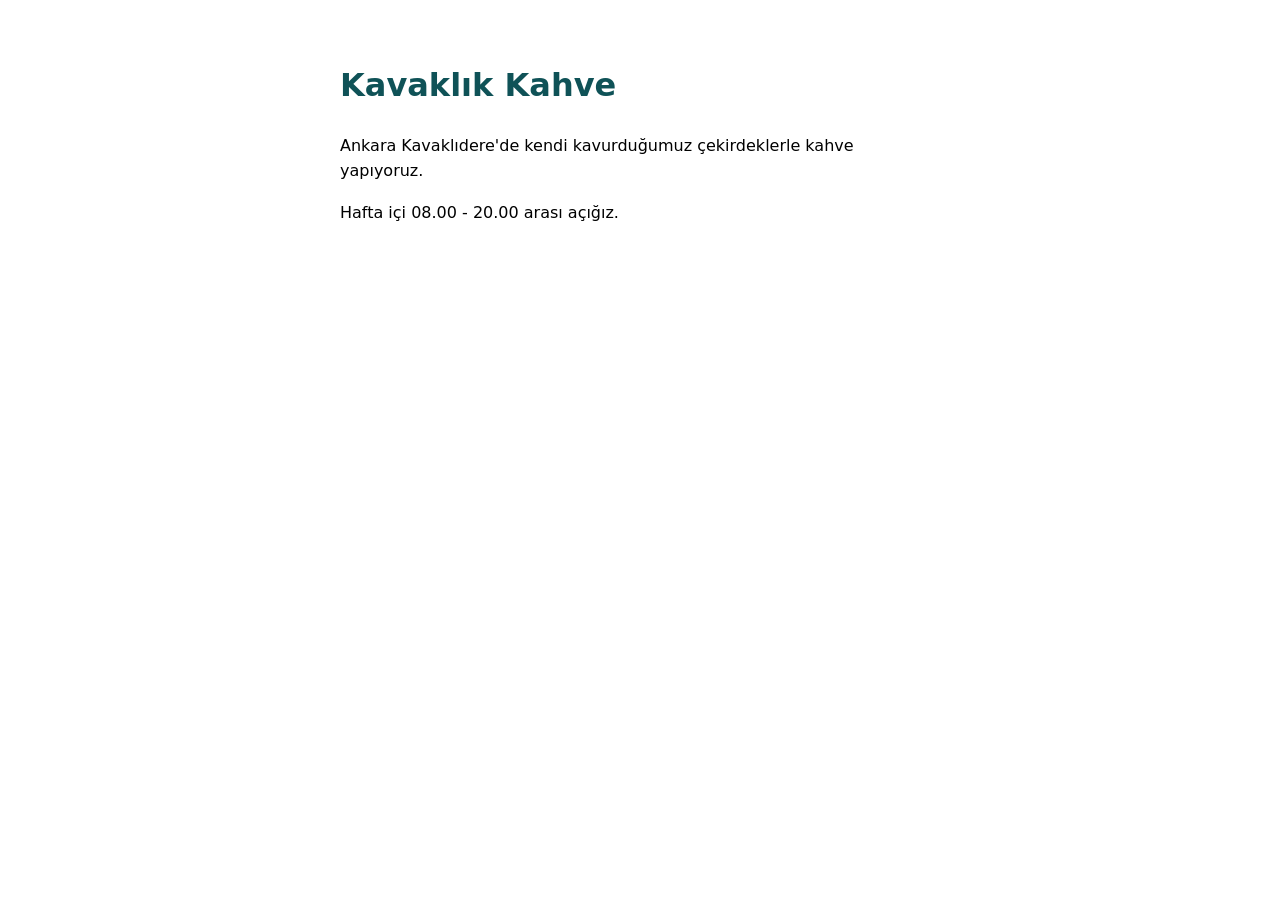
==== index.html @ 612da21d "Add files via upload" ====
<!DOCTYPE html>
<html lang="tr">
<head>
  <meta charset="UTF-8">
  <title>Kavaklık Kahve</title>
  <style>
    body {
      font-family: system-ui, sans-serif;
      max-width: 600px;
      margin: 60px auto;
      padding: 0 20px;
      line-height: 1.6;
    }
    h1 { color: #0f5257; }
  </style>
</head>
<body>

  <h1>Kavaklık Kahve</h1>
  <p>Ankara Kavaklıdere'de kendi kavurduğumuz çekirdeklerle kahve yapıyoruz.</p>
  <p>Hafta içi 08.00 - 20.00 arası açığız.</p>

</body>
</html>
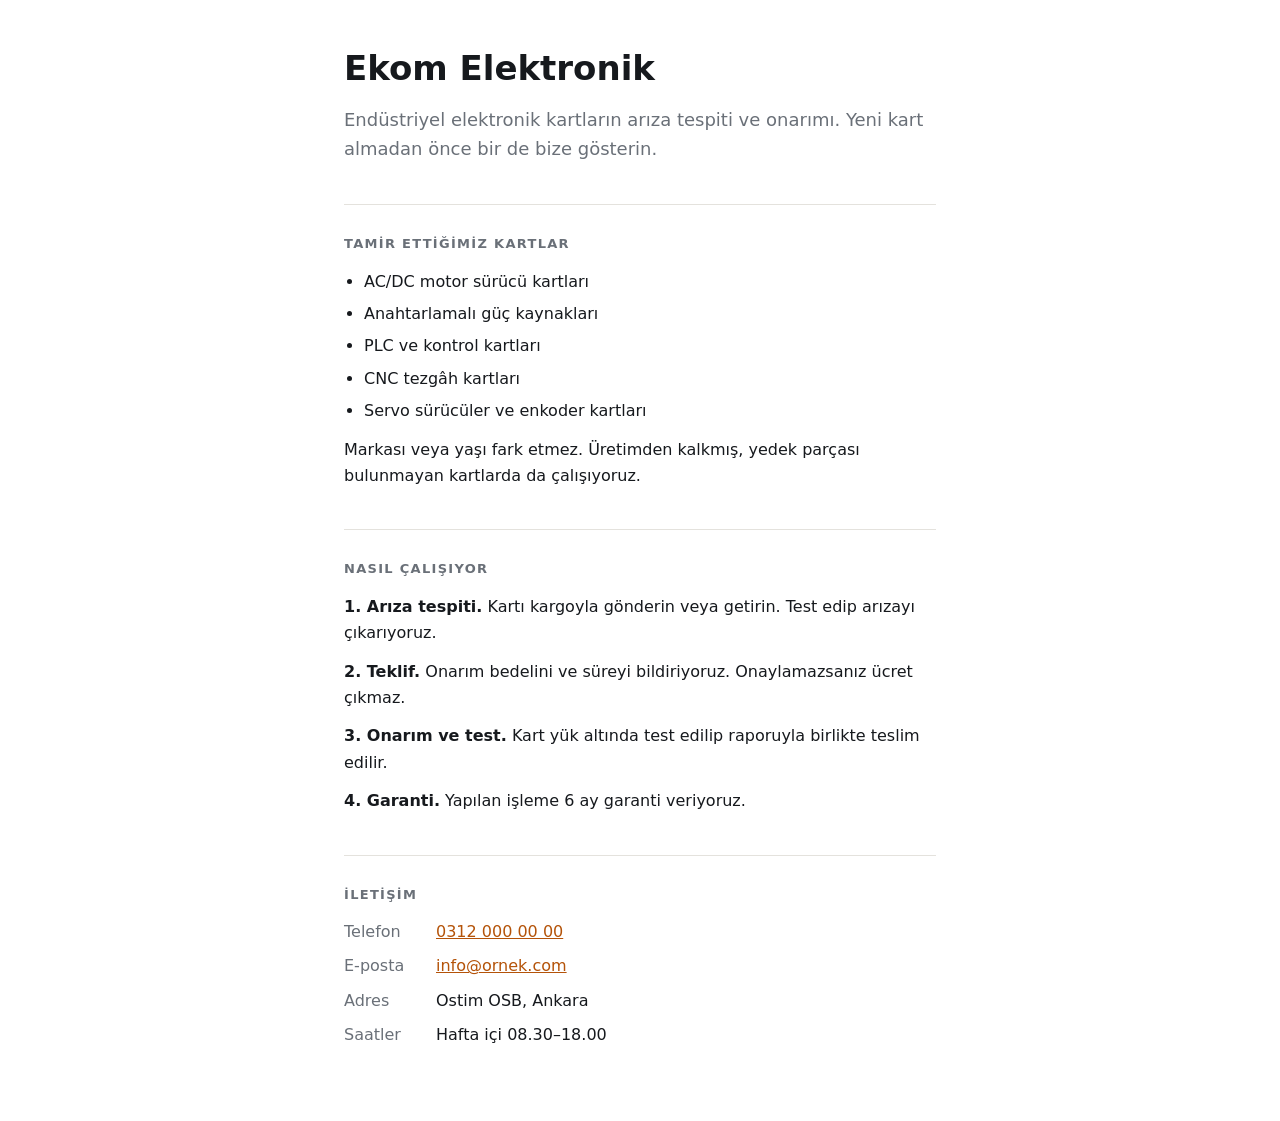
==== commit fb3d8126: "Add files via upload" ====
--- a/index.html
+++ b/index.html
@@ -2,23 +2,102 @@
 <html lang="tr">
 <head>
   <meta charset="UTF-8">
-  <title>Kavaklık Kahve</title>
+  <meta name="viewport" content="width=device-width, initial-scale=1.0">
+  <title>Ekom — Endüstriyel Elektronik Kart Tamiri</title>
+  <meta name="description" content="Sürücü kartları, güç kaynakları ve kontrol kartlarının arıza tespiti ve onarımı. Test raporlu teslim, 6 ay garanti.">
   <style>
+    :root {
+      --murekkep: #16191d;
+      --soluk:   #6a7078;
+      --vurgu:   #b45309;
+      --cizgi:   #e4e2dd;
+    }
+
+    * { margin: 0; padding: 0; box-sizing: border-box; }
+
     body {
       font-family: system-ui, sans-serif;
-      max-width: 600px;
-      margin: 60px auto;
-      padding: 0 20px;
-      line-height: 1.6;
+      color: var(--murekkep);
+      line-height: 1.65;
+      max-width: 640px;
+      margin: 0 auto;
+      padding: 48px 24px 64px;
     }
-    h1 { color: #0f5257; }
+
+    h1 {
+      font-size: 34px;
+      line-height: 1.2;
+      margin-bottom: 16px;
+    }
+
+    .ozet {
+      font-size: 18px;
+      color: var(--soluk);
+      margin-bottom: 36px;
+    }
+
+    h2 {
+      font-size: 13px;
+      text-transform: uppercase;
+      letter-spacing: 0.1em;
+      color: var(--soluk);
+      margin: 40px 0 14px;
+      padding-top: 28px;
+      border-top: 1px solid var(--cizgi);
+    }
+
+    p { margin-bottom: 12px; }
+
+    ul {
+      margin: 0 0 12px 20px;   /* soldaki 20px madde işaretleri için boşluk */
+    }
+
+    li { margin-bottom: 6px; }
+
+    a { color: var(--vurgu); }
+
+    .satir { display: flex; gap: 12px; margin-bottom: 8px; }
+    .etiket { color: var(--soluk); min-width: 80px; }
   </style>
 </head>
 <body>
 
-  <h1>Kavaklık Kahve</h1>
-  <p>Ankara Kavaklıdere'de kendi kavurduğumuz çekirdeklerle kahve yapıyoruz.</p>
-  <p>Hafta içi 08.00 - 20.00 arası açığız.</p>
+  <h1>Ekom Elektronik</h1>
+  <p class="ozet">Endüstriyel elektronik kartların arıza tespiti ve onarımı. Yeni kart almadan önce bir de bize gösterin.</p>
+
+  <h2>Tamir ettiğimiz kartlar</h2>
+  <ul>
+    <li>AC/DC motor sürücü kartları</li>
+    <li>Anahtarlamalı güç kaynakları</li>
+    <li>PLC ve kontrol kartları</li>
+    <li>CNC tezgâh kartları</li>
+    <li>Servo sürücüler ve enkoder kartları</li>
+  </ul>
+  <p>Markası veya yaşı fark etmez. Üretimden kalkmış, yedek parçası bulunmayan kartlarda da çalışıyoruz.</p>
+
+  <h2>Nasıl çalışıyor</h2>
+  <p><strong>1. Arıza tespiti.</strong> Kartı kargoyla gönderin veya getirin. Test edip arızayı çıkarıyoruz.</p>
+  <p><strong>2. Teklif.</strong> Onarım bedelini ve süreyi bildiriyoruz. Onaylamazsanız ücret çıkmaz.</p>
+  <p><strong>3. Onarım ve test.</strong> Kart yük altında test edilip raporuyla birlikte teslim edilir.</p>
+  <p><strong>4. Garanti.</strong> Yapılan işleme 6 ay garanti veriyoruz.</p>
+
+  <h2>İletişim</h2>
+  <div class="satir">
+    <span class="etiket">Telefon</span>
+    <span><a href="tel:+903120000000">0312 000 00 00</a></span>
+  </div>
+  <div class="satir">
+    <span class="etiket">E-posta</span>
+    <span><a href="mailto:info@ornek.com">info@ornek.com</a></span>
+  </div>
+  <div class="satir">
+    <span class="etiket">Adres</span>
+    <span>Ostim OSB, Ankara</span>
+  </div>
+  <div class="satir">
+    <span class="etiket">Saatler</span>
+    <span>Hafta içi 08.30–18.00</span>
+  </div>
 
 </body>
 </html>
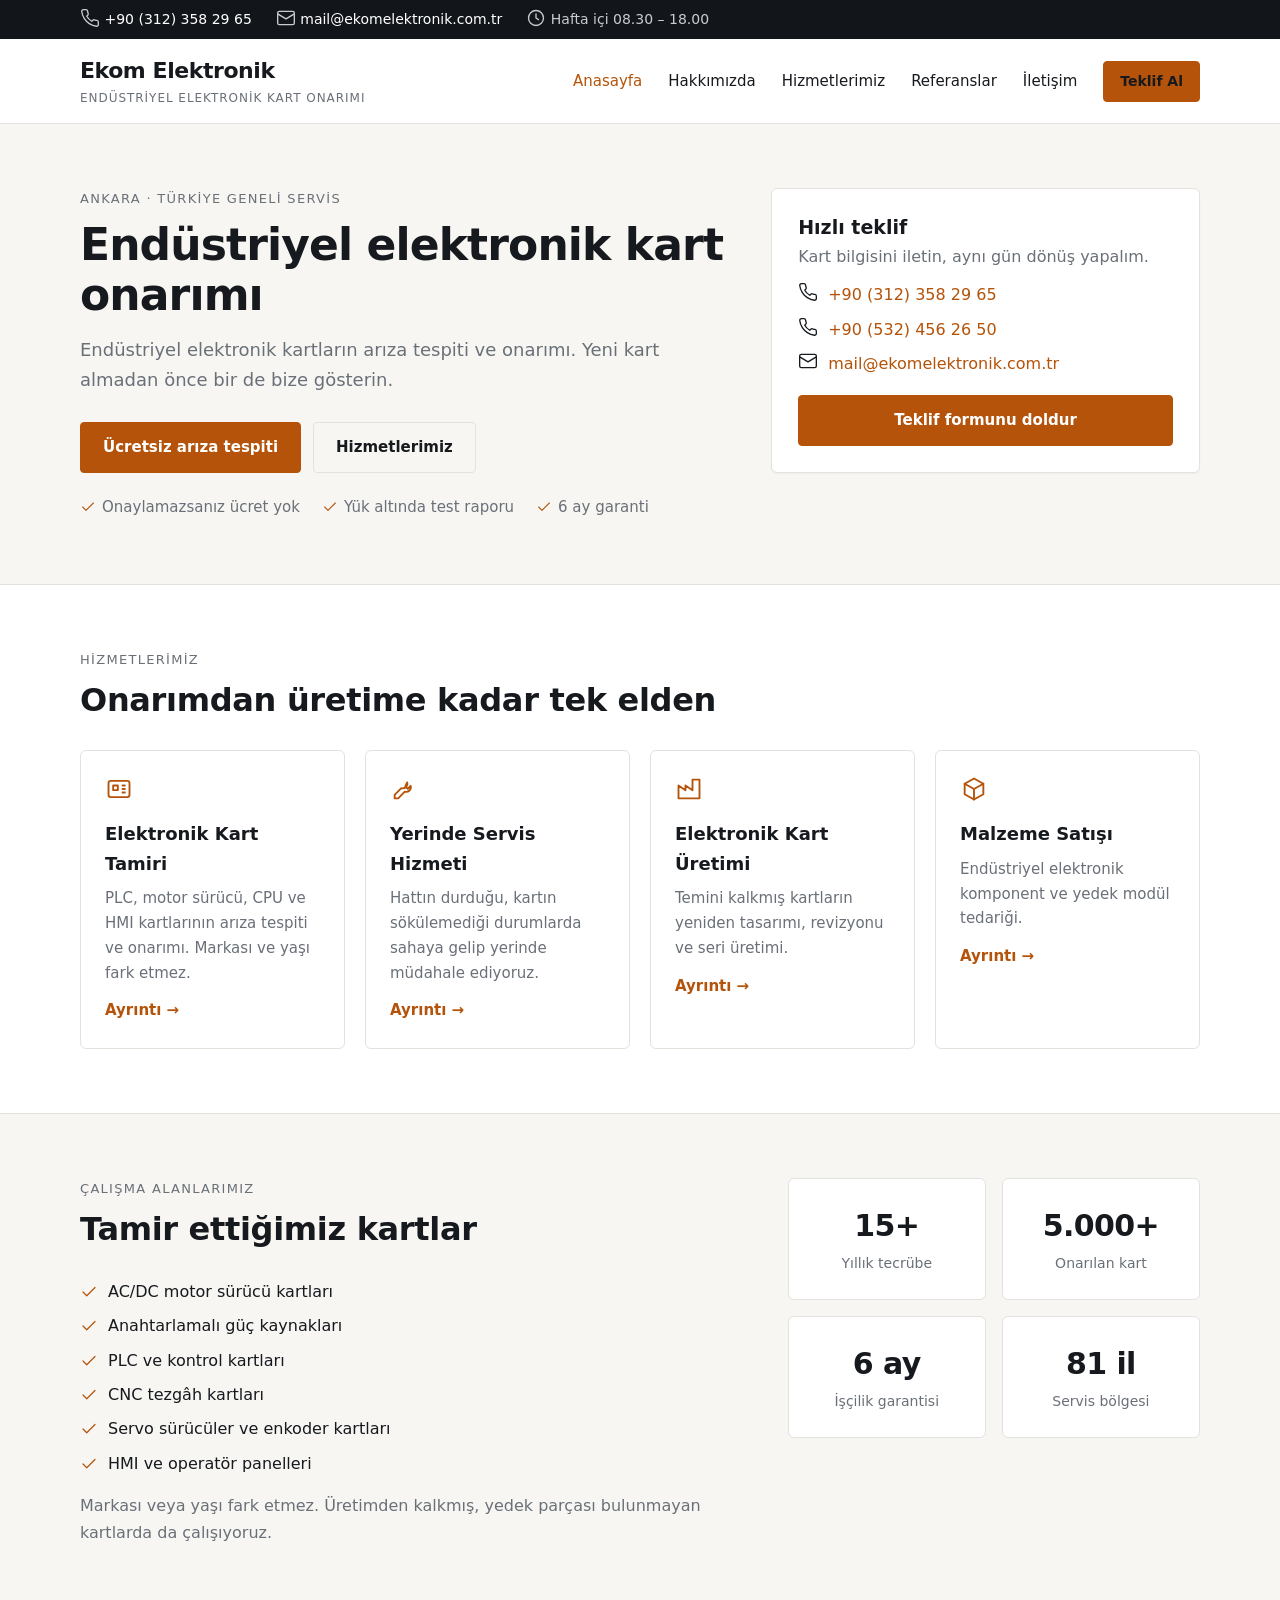
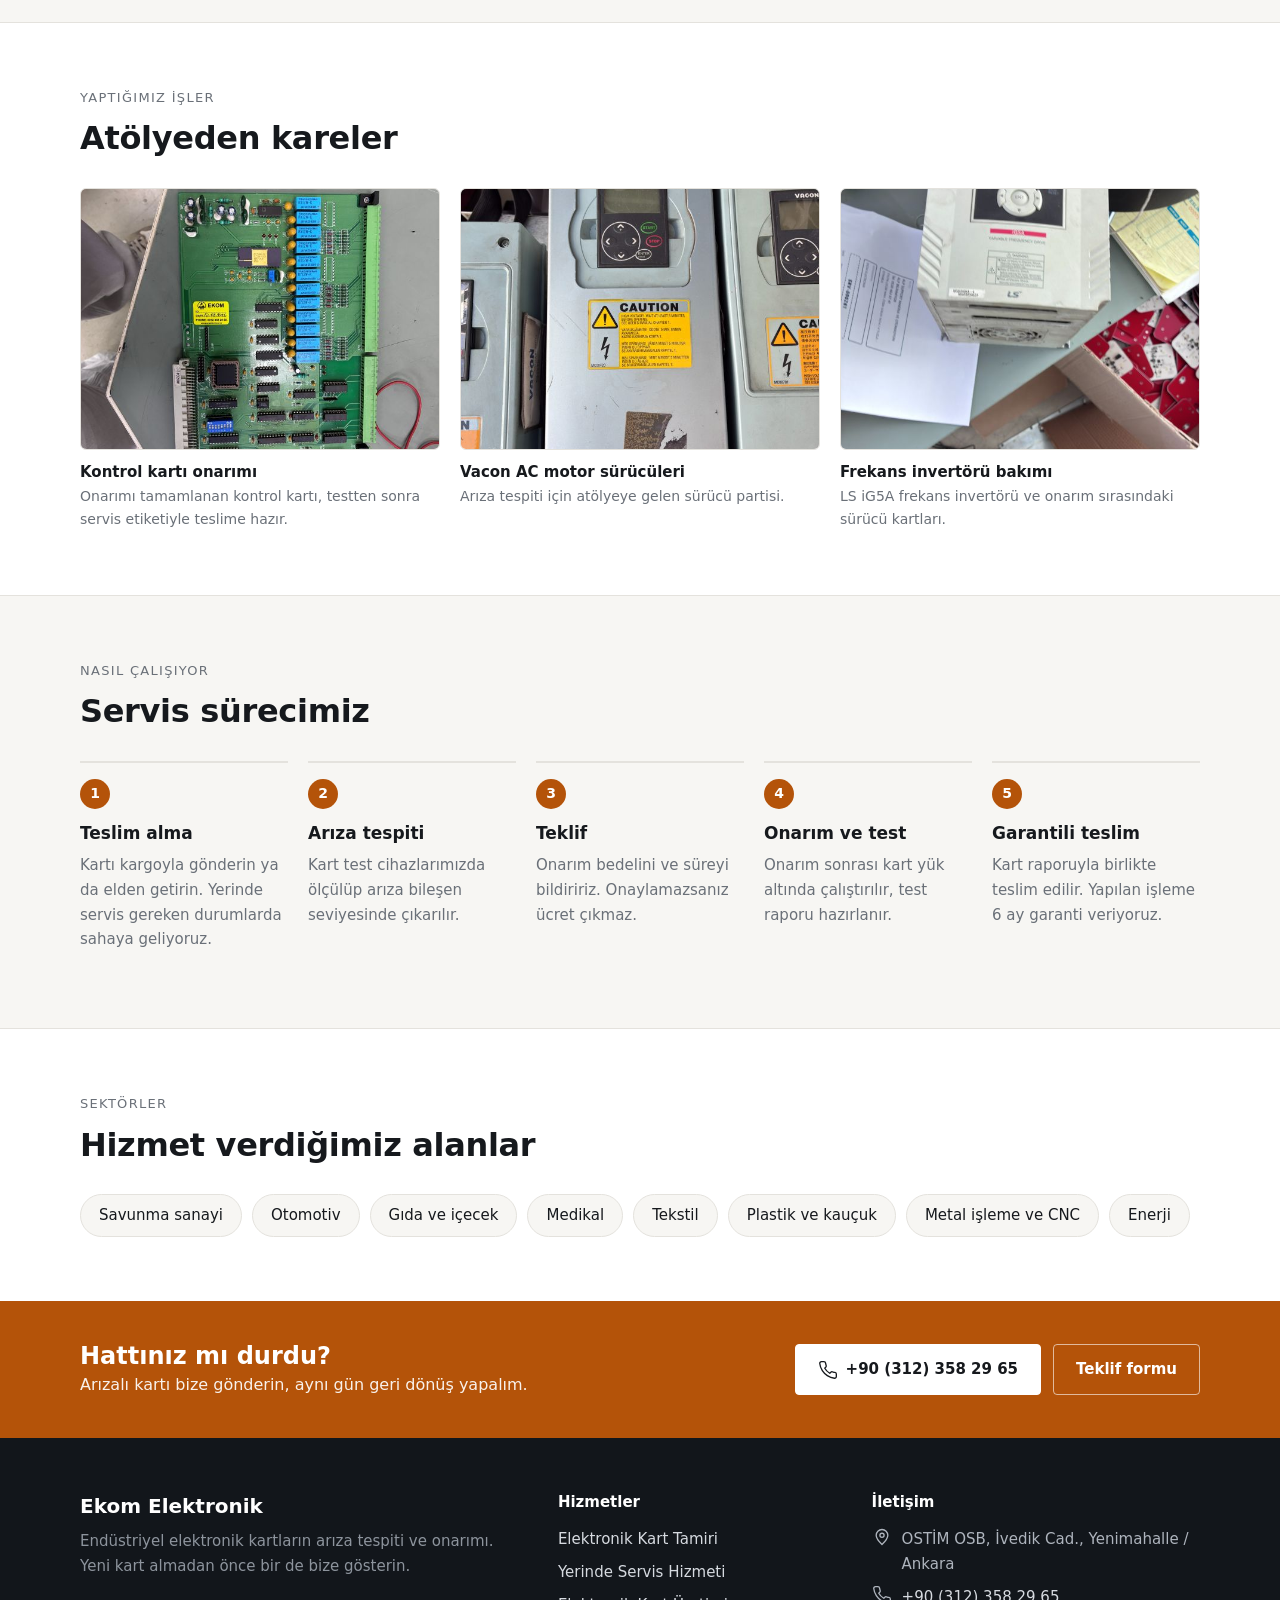
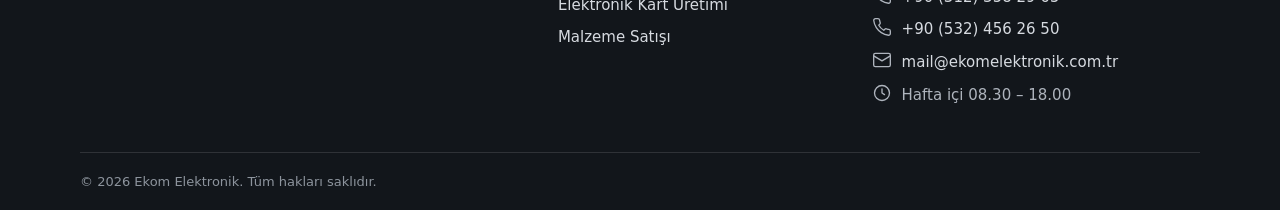
==== commit f10e5776: "Add files via upload" ====
--- a/index.html
+++ b/index.html
@@ -1,103 +1,313 @@
-<!DOCTYPE html>
-<html lang="tr">
-<head>
-  <meta charset="UTF-8">
-  <meta name="viewport" content="width=device-width, initial-scale=1.0">
-  <title>Ekom — Endüstriyel Elektronik Kart Tamiri</title>
-  <meta name="description" content="Sürücü kartları, güç kaynakları ve kontrol kartlarının arıza tespiti ve onarımı. Test raporlu teslim, 6 ay garanti.">
-  <style>
-    :root {
-      --murekkep: #16191d;
-      --soluk:   #6a7078;
-      --vurgu:   #b45309;
-      --cizgi:   #e4e2dd;
-    }
-
-    * { margin: 0; padding: 0; box-sizing: border-box; }
-
-    body {
-      font-family: system-ui, sans-serif;
-      color: var(--murekkep);
-      line-height: 1.65;
-      max-width: 640px;
-      margin: 0 auto;
-      padding: 48px 24px 64px;
-    }
-
-    h1 {
-      font-size: 34px;
-      line-height: 1.2;
-      margin-bottom: 16px;
-    }
-
-    .ozet {
-      font-size: 18px;
-      color: var(--soluk);
-      margin-bottom: 36px;
-    }
-
-    h2 {
-      font-size: 13px;
-      text-transform: uppercase;
-      letter-spacing: 0.1em;
-      color: var(--soluk);
-      margin: 40px 0 14px;
-      padding-top: 28px;
-      border-top: 1px solid var(--cizgi);
-    }
-
-    p { margin-bottom: 12px; }
-
-    ul {
-      margin: 0 0 12px 20px;   /* soldaki 20px madde işaretleri için boşluk */
-    }
-
-    li { margin-bottom: 6px; }
-
-    a { color: var(--vurgu); }
-
-    .satir { display: flex; gap: 12px; margin-bottom: 8px; }
-    .etiket { color: var(--soluk); min-width: 80px; }
-  </style>
-</head>
-<body>
-
-  <h1>Ekom Elektronik</h1>
-  <p class="ozet">Endüstriyel elektronik kartların arıza tespiti ve onarımı. Yeni kart almadan önce bir de bize gösterin.</p>
-
-  <h2>Tamir ettiğimiz kartlar</h2>
-  <ul>
-    <li>AC/DC motor sürücü kartları</li>
-    <li>Anahtarlamalı güç kaynakları</li>
-    <li>PLC ve kontrol kartları</li>
-    <li>CNC tezgâh kartları</li>
-    <li>Servo sürücüler ve enkoder kartları</li>
-  </ul>
-  <p>Markası veya yaşı fark etmez. Üretimden kalkmış, yedek parçası bulunmayan kartlarda da çalışıyoruz.</p>
-
-  <h2>Nasıl çalışıyor</h2>
-  <p><strong>1. Arıza tespiti.</strong> Kartı kargoyla gönderin veya getirin. Test edip arızayı çıkarıyoruz.</p>
-  <p><strong>2. Teklif.</strong> Onarım bedelini ve süreyi bildiriyoruz. Onaylamazsanız ücret çıkmaz.</p>
-  <p><strong>3. Onarım ve test.</strong> Kart yük altında test edilip raporuyla birlikte teslim edilir.</p>
-  <p><strong>4. Garanti.</strong> Yapılan işleme 6 ay garanti veriyoruz.</p>
-
-  <h2>İletişim</h2>
-  <div class="satir">
-    <span class="etiket">Telefon</span>
-    <span><a href="tel:+903120000000">0312 000 00 00</a></span>
-  </div>
-  <div class="satir">
-    <span class="etiket">E-posta</span>
-    <span><a href="mailto:info@ornek.com">info@ornek.com</a></span>
-  </div>
-  <div class="satir">
-    <span class="etiket">Adres</span>
-    <span>Ostim OSB, Ankara</span>
-  </div>
-  <div class="satir">
-    <span class="etiket">Saatler</span>
-    <span>Hafta içi 08.30–18.00</span>
-  </div>
-
-</body>
-</html>+<!DOCTYPE html>
+<html lang="tr">
+<head>
+  <meta charset="UTF-8">
+  <meta name="viewport" content="width=device-width, initial-scale=1.0">
+  <title>Ekom Elektronik — Endüstriyel Elektronik Kart Onarımı</title>
+  <meta name="description" content="Sürücü kartları, güç kaynakları ve kontrol kartlarının arıza tespiti ve onarımı. Test raporlu teslim, 6 ay garanti.">
+  <link rel="stylesheet" href="assets/css/stil.css">
+</head>
+<body>
+
+<a class="atla" href="#icerik">İçeriğe geç</a>
+
+<div class="ust-serit">
+  <div class="kap">
+    <span><svg class="ikon" viewBox="0 0 24 24" fill="none" stroke="currentColor" stroke-width="1.6" stroke-linecap="round" stroke-linejoin="round" aria-hidden="true"><path d="M22 16.9v3a2 2 0 0 1-2.2 2 19.8 19.8 0 0 1-8.6-3.1 19.5 19.5 0 0 1-6-6A19.8 19.8 0 0 1 2.1 4.2 2 2 0 0 1 4.1 2h3a2 2 0 0 1 2 1.7c.1 1 .4 1.9.7 2.8a2 2 0 0 1-.5 2.1L8.1 9.9a16 16 0 0 0 6 6l1.3-1.3a2 2 0 0 1 2.1-.4c.9.3 1.8.6 2.8.7a2 2 0 0 1 1.7 2z"/></svg> <a href="tel:+903123582965">+90 (312) 358 29 65</a></span>
+    <span class="gizle-mobil"><svg class="ikon" viewBox="0 0 24 24" fill="none" stroke="currentColor" stroke-width="1.6" stroke-linecap="round" stroke-linejoin="round" aria-hidden="true"><rect x="2" y="4" width="20" height="16" rx="2"/><path d="M2 7l10 6 10-6"/></svg> <a href="mailto:mail@ekomelektronik.com.tr">mail@ekomelektronik.com.tr</a></span>
+    <span class="gizle-mobil"><svg class="ikon" viewBox="0 0 24 24" fill="none" stroke="currentColor" stroke-width="1.6" stroke-linecap="round" stroke-linejoin="round" aria-hidden="true"><circle cx="12" cy="12" r="9"/><path d="M12 7v5l3 2"/></svg> Hafta içi 08.30 – 18.00</span>
+  </div>
+</div>
+
+<header class="baslik">
+  <div class="kap baslik-ic">
+    <a class="logo" href="index.html">
+      <span class="logo-isim">Ekom Elektronik</span>
+      <span class="logo-alt">Endüstriyel Elektronik Kart Onarımı</span>
+    </a>
+
+    <button class="menu-dugme" aria-expanded="false" aria-controls="ana-menu">
+      <span></span><span></span><span></span>
+      <span class="gizli-metin">Menü</span>
+    </button>
+
+    <nav id="ana-menu" class="menu" aria-label="Ana menü">
+      <ul>
+                  <li>
+            <a href="index.html" class="aktif" aria-current="page">
+              Anasayfa            </a>
+          </li>
+                  <li>
+            <a href="hakkimizda.html">
+              Hakkımızda            </a>
+          </li>
+                  <li>
+            <a href="hizmetlerimiz.html">
+              Hizmetlerimiz            </a>
+          </li>
+                  <li>
+            <a href="referanslar.html">
+              Referanslar            </a>
+          </li>
+                  <li>
+            <a href="iletisim.html">
+              İletişim            </a>
+          </li>
+                <li><a class="dugme kucuk" href="iletisim.html#teklif">Teklif Al</a></li>
+      </ul>
+    </nav>
+  </div>
+</header>
+
+<main id="icerik">
+
+<section class="vitrin">
+  <div class="kap vitrin-ic">
+    <div>
+      <p class="ust-etiket">Ankara · Türkiye geneli servis</p>
+      <h1>Endüstriyel elektronik kart onarımı</h1>
+      <p class="ozet">Endüstriyel elektronik kartların arıza tespiti ve onarımı. Yeni kart almadan önce bir de bize gösterin.</p>
+      <div class="dugme-grup">
+        <a class="dugme" href="iletisim.html#teklif">Ücretsiz arıza tespiti</a>
+        <a class="dugme bos" href="hizmetlerimiz.html">Hizmetlerimiz</a>
+      </div>
+      <ul class="rozetler">
+        <li><svg class="ikon" viewBox="0 0 24 24" fill="none" stroke="currentColor" stroke-width="1.6" stroke-linecap="round" stroke-linejoin="round" aria-hidden="true"><path d="M20 6L9 17l-5-5"/></svg> Onaylamazsanız ücret yok</li>
+        <li><svg class="ikon" viewBox="0 0 24 24" fill="none" stroke="currentColor" stroke-width="1.6" stroke-linecap="round" stroke-linejoin="round" aria-hidden="true"><path d="M20 6L9 17l-5-5"/></svg> Yük altında test raporu</li>
+        <li><svg class="ikon" viewBox="0 0 24 24" fill="none" stroke="currentColor" stroke-width="1.6" stroke-linecap="round" stroke-linejoin="round" aria-hidden="true"><path d="M20 6L9 17l-5-5"/></svg> 6 ay garanti</li>
+      </ul>
+    </div>
+
+    <div class="vitrin-kutu">
+      <h2>Hızlı teklif</h2>
+      <p class="soluk">Kart bilgisini iletin, aynı gün dönüş yapalım.</p>
+      <ul class="duz-liste iri">
+        <li><svg class="ikon" viewBox="0 0 24 24" fill="none" stroke="currentColor" stroke-width="1.6" stroke-linecap="round" stroke-linejoin="round" aria-hidden="true"><path d="M22 16.9v3a2 2 0 0 1-2.2 2 19.8 19.8 0 0 1-8.6-3.1 19.5 19.5 0 0 1-6-6A19.8 19.8 0 0 1 2.1 4.2 2 2 0 0 1 4.1 2h3a2 2 0 0 1 2 1.7c.1 1 .4 1.9.7 2.8a2 2 0 0 1-.5 2.1L8.1 9.9a16 16 0 0 0 6 6l1.3-1.3a2 2 0 0 1 2.1-.4c.9.3 1.8.6 2.8.7a2 2 0 0 1 1.7 2z"/></svg> <a href="tel:+903123582965">+90 (312) 358 29 65</a></li>
+        <li><svg class="ikon" viewBox="0 0 24 24" fill="none" stroke="currentColor" stroke-width="1.6" stroke-linecap="round" stroke-linejoin="round" aria-hidden="true"><path d="M22 16.9v3a2 2 0 0 1-2.2 2 19.8 19.8 0 0 1-8.6-3.1 19.5 19.5 0 0 1-6-6A19.8 19.8 0 0 1 2.1 4.2 2 2 0 0 1 4.1 2h3a2 2 0 0 1 2 1.7c.1 1 .4 1.9.7 2.8a2 2 0 0 1-.5 2.1L8.1 9.9a16 16 0 0 0 6 6l1.3-1.3a2 2 0 0 1 2.1-.4c.9.3 1.8.6 2.8.7a2 2 0 0 1 1.7 2z"/></svg> <a href="tel:+905324562650">+90 (532) 456 26 50</a></li>
+        <li><svg class="ikon" viewBox="0 0 24 24" fill="none" stroke="currentColor" stroke-width="1.6" stroke-linecap="round" stroke-linejoin="round" aria-hidden="true"><rect x="2" y="4" width="20" height="16" rx="2"/><path d="M2 7l10 6 10-6"/></svg> <a href="mailto:mail@ekomelektronik.com.tr">mail@ekomelektronik.com.tr</a></li>
+      </ul>
+      <a class="dugme tam" href="iletisim.html#teklif">Teklif formunu doldur</a>
+    </div>
+  </div>
+</section>
+
+<section class="bolum">
+  <div class="kap">
+    <p class="ust-etiket">Hizmetlerimiz</p>
+    <h2 class="bolum-baslik">Onarımdan üretime kadar tek elden</h2>
+
+    <div class="izgara dort">
+              <article class="kart">
+          <svg class="ikon" viewBox="0 0 24 24" fill="none" stroke="currentColor" stroke-width="1.6" stroke-linecap="round" stroke-linejoin="round" aria-hidden="true"><rect x="3" y="5" width="18" height="14" rx="2"/><path d="M7 9h4v4H7z"/><path d="M15 9h2M15 12h2M15 15h2"/></svg>          <h3>Elektronik Kart Tamiri</h3>
+          <p>PLC, motor sürücü, CPU ve HMI kartlarının arıza tespiti ve onarımı. Markası ve yaşı fark etmez.</p>
+          <a class="bag" href="hizmet-elektronik-kart-tamiri.html">Ayrıntı →</a>
+        </article>
+              <article class="kart">
+          <svg class="ikon" viewBox="0 0 24 24" fill="none" stroke="currentColor" stroke-width="1.6" stroke-linecap="round" stroke-linejoin="round" aria-hidden="true"><path d="M14.7 6.3a4 4 0 0 1-5 5L4 17v3h3l5.7-5.7a4 4 0 0 0 5-5l-2.5 2.5-2.1-2.1z"/></svg>          <h3>Yerinde Servis Hizmeti</h3>
+          <p>Hattın durduğu, kartın sökülemediği durumlarda sahaya gelip yerinde müdahale ediyoruz.</p>
+          <a class="bag" href="hizmet-yerinde-servis.html">Ayrıntı →</a>
+        </article>
+              <article class="kart">
+          <svg class="ikon" viewBox="0 0 24 24" fill="none" stroke="currentColor" stroke-width="1.6" stroke-linecap="round" stroke-linejoin="round" aria-hidden="true"><path d="M3 20V9l6 4V9l6 4V4h6v16z"/></svg>          <h3>Elektronik Kart Üretimi</h3>
+          <p>Temini kalkmış kartların yeniden tasarımı, revizyonu ve seri üretimi.</p>
+          <a class="bag" href="hizmet-kart-uretimi.html">Ayrıntı →</a>
+        </article>
+              <article class="kart">
+          <svg class="ikon" viewBox="0 0 24 24" fill="none" stroke="currentColor" stroke-width="1.6" stroke-linecap="round" stroke-linejoin="round" aria-hidden="true"><path d="M12 3l8 4.5v9L12 21l-8-4.5v-9z"/><path d="M4 7.5l8 4.5 8-4.5M12 12v9"/></svg>          <h3>Malzeme Satışı</h3>
+          <p>Endüstriyel elektronik komponent ve yedek modül tedariği.</p>
+          <a class="bag" href="hizmet-malzeme-satisi.html">Ayrıntı →</a>
+        </article>
+          </div>
+  </div>
+</section>
+
+<section class="bolum acik">
+  <div class="kap iki-sutun">
+    <div>
+      <p class="ust-etiket">Çalışma alanlarımız</p>
+      <h2 class="bolum-baslik">Tamir ettiğimiz kartlar</h2>
+      <ul class="isaretli">
+                  <li><svg class="ikon" viewBox="0 0 24 24" fill="none" stroke="currentColor" stroke-width="1.6" stroke-linecap="round" stroke-linejoin="round" aria-hidden="true"><path d="M20 6L9 17l-5-5"/></svg> AC/DC motor sürücü kartları</li>
+                  <li><svg class="ikon" viewBox="0 0 24 24" fill="none" stroke="currentColor" stroke-width="1.6" stroke-linecap="round" stroke-linejoin="round" aria-hidden="true"><path d="M20 6L9 17l-5-5"/></svg> Anahtarlamalı güç kaynakları</li>
+                  <li><svg class="ikon" viewBox="0 0 24 24" fill="none" stroke="currentColor" stroke-width="1.6" stroke-linecap="round" stroke-linejoin="round" aria-hidden="true"><path d="M20 6L9 17l-5-5"/></svg> PLC ve kontrol kartları</li>
+                  <li><svg class="ikon" viewBox="0 0 24 24" fill="none" stroke="currentColor" stroke-width="1.6" stroke-linecap="round" stroke-linejoin="round" aria-hidden="true"><path d="M20 6L9 17l-5-5"/></svg> CNC tezgâh kartları</li>
+                  <li><svg class="ikon" viewBox="0 0 24 24" fill="none" stroke="currentColor" stroke-width="1.6" stroke-linecap="round" stroke-linejoin="round" aria-hidden="true"><path d="M20 6L9 17l-5-5"/></svg> Servo sürücüler ve enkoder kartları</li>
+                  <li><svg class="ikon" viewBox="0 0 24 24" fill="none" stroke="currentColor" stroke-width="1.6" stroke-linecap="round" stroke-linejoin="round" aria-hidden="true"><path d="M20 6L9 17l-5-5"/></svg> HMI ve operatör panelleri</li>
+              </ul>
+      <p class="soluk">
+        Markası veya yaşı fark etmez. Üretimden kalkmış, yedek parçası bulunmayan
+        kartlarda da çalışıyoruz.
+      </p>
+    </div>
+
+    <div class="rakam-izgara">
+              <div class="rakam">
+          <strong>15+</strong>
+          <span>Yıllık tecrübe</span>
+        </div>
+              <div class="rakam">
+          <strong>5.000+</strong>
+          <span>Onarılan kart</span>
+        </div>
+              <div class="rakam">
+          <strong>6 ay</strong>
+          <span>İşçilik garantisi</span>
+        </div>
+              <div class="rakam">
+          <strong>81 il</strong>
+          <span>Servis bölgesi</span>
+        </div>
+          </div>
+  </div>
+</section>
+
+<section class="bolum">
+  <div class="kap">
+    <p class="ust-etiket">Yaptığımız işler</p>
+    <h2 class="bolum-baslik">Atölyeden kareler</h2>
+
+    <div class="galeri">
+              <figure class="galeri-oge">
+          <button type="button" class="galeri-dugme"
+                  data-buyuk="assets/img/is-1.jpg"
+                  data-baslik="Kontrol kartı onarımı">
+            <img src="assets/img/is-1-kucuk.jpg"
+                 alt="Onarımı tamamlanan kontrol kartı, testten sonra servis etiketiyle teslime hazır." width="600" height="800" loading="lazy">
+          </button>
+          <figcaption>
+            <strong>Kontrol kartı onarımı</strong>
+            <span>Onarımı tamamlanan kontrol kartı, testten sonra servis etiketiyle teslime hazır.</span>
+          </figcaption>
+        </figure>
+              <figure class="galeri-oge">
+          <button type="button" class="galeri-dugme"
+                  data-buyuk="assets/img/is-2.jpg"
+                  data-baslik="Vacon AC motor sürücüleri">
+            <img src="assets/img/is-2-kucuk.jpg"
+                 alt="Arıza tespiti için atölyeye gelen sürücü partisi." width="600" height="800" loading="lazy">
+          </button>
+          <figcaption>
+            <strong>Vacon AC motor sürücüleri</strong>
+            <span>Arıza tespiti için atölyeye gelen sürücü partisi.</span>
+          </figcaption>
+        </figure>
+              <figure class="galeri-oge">
+          <button type="button" class="galeri-dugme"
+                  data-buyuk="assets/img/is-3.jpg"
+                  data-baslik="Frekans invertörü bakımı">
+            <img src="assets/img/is-3-kucuk.jpg"
+                 alt="LS iG5A frekans invertörü ve onarım sırasındaki sürücü kartları." width="600" height="800" loading="lazy">
+          </button>
+          <figcaption>
+            <strong>Frekans invertörü bakımı</strong>
+            <span>LS iG5A frekans invertörü ve onarım sırasındaki sürücü kartları.</span>
+          </figcaption>
+        </figure>
+          </div>
+  </div>
+</section>
+
+<section class="bolum acik">
+  <div class="kap">
+    <p class="ust-etiket">Nasıl çalışıyor</p>
+    <h2 class="bolum-baslik">Servis sürecimiz</h2>
+
+    <ol class="surec">
+              <li>
+          <span class="adim-no">1</span>
+          <h3>Teslim alma</h3>
+          <p>Kartı kargoyla gönderin ya da elden getirin. Yerinde servis gereken durumlarda sahaya geliyoruz.</p>
+        </li>
+              <li>
+          <span class="adim-no">2</span>
+          <h3>Arıza tespiti</h3>
+          <p>Kart test cihazlarımızda ölçülüp arıza bileşen seviyesinde çıkarılır.</p>
+        </li>
+              <li>
+          <span class="adim-no">3</span>
+          <h3>Teklif</h3>
+          <p>Onarım bedelini ve süreyi bildiririz. Onaylamazsanız ücret çıkmaz.</p>
+        </li>
+              <li>
+          <span class="adim-no">4</span>
+          <h3>Onarım ve test</h3>
+          <p>Onarım sonrası kart yük altında çalıştırılır, test raporu hazırlanır.</p>
+        </li>
+              <li>
+          <span class="adim-no">5</span>
+          <h3>Garantili teslim</h3>
+          <p>Kart raporuyla birlikte teslim edilir. Yapılan işleme 6 ay garanti veriyoruz.</p>
+        </li>
+          </ol>
+  </div>
+</section>
+
+<section class="bolum">
+  <div class="kap">
+    <p class="ust-etiket">Sektörler</p>
+    <h2 class="bolum-baslik">Hizmet verdiğimiz alanlar</h2>
+    <ul class="etiket-liste">
+              <li>Savunma sanayi</li>
+              <li>Otomotiv</li>
+              <li>Gıda ve içecek</li>
+              <li>Medikal</li>
+              <li>Tekstil</li>
+              <li>Plastik ve kauçuk</li>
+              <li>Metal işleme ve CNC</li>
+              <li>Enerji</li>
+          </ul>
+  </div>
+</section>
+
+</main>
+
+<section class="serit-cta">
+  <div class="kap cta-ic">
+    <div>
+      <h2>Hattınız mı durdu?</h2>
+      <p>Arızalı kartı bize gönderin, aynı gün geri dönüş yapalım.</p>
+    </div>
+    <div class="cta-dugmeler">
+      <a class="dugme" href="tel:+903123582965"><svg class="ikon" viewBox="0 0 24 24" fill="none" stroke="currentColor" stroke-width="1.6" stroke-linecap="round" stroke-linejoin="round" aria-hidden="true"><path d="M22 16.9v3a2 2 0 0 1-2.2 2 19.8 19.8 0 0 1-8.6-3.1 19.5 19.5 0 0 1-6-6A19.8 19.8 0 0 1 2.1 4.2 2 2 0 0 1 4.1 2h3a2 2 0 0 1 2 1.7c.1 1 .4 1.9.7 2.8a2 2 0 0 1-.5 2.1L8.1 9.9a16 16 0 0 0 6 6l1.3-1.3a2 2 0 0 1 2.1-.4c.9.3 1.8.6 2.8.7a2 2 0 0 1 1.7 2z"/></svg> +90 (312) 358 29 65</a>
+      <a class="dugme bos" href="iletisim.html#teklif">Teklif formu</a>
+    </div>
+  </div>
+</section>
+
+<footer class="alt">
+  <div class="kap alt-ic">
+    <div>
+      <p class="alt-isim">Ekom Elektronik</p>
+      <p class="soluk">Endüstriyel elektronik kartların arıza tespiti ve onarımı. Yeni kart almadan önce bir de bize gösterin.</p>
+    </div>
+
+    <div>
+      <h3>Hizmetler</h3>
+      <ul class="duz-liste">
+                  <li><a href="hizmet-elektronik-kart-tamiri.html">Elektronik Kart Tamiri</a></li>
+                  <li><a href="hizmet-yerinde-servis.html">Yerinde Servis Hizmeti</a></li>
+                  <li><a href="hizmet-kart-uretimi.html">Elektronik Kart Üretimi</a></li>
+                  <li><a href="hizmet-malzeme-satisi.html">Malzeme Satışı</a></li>
+              </ul>
+    </div>
+
+    <div>
+      <h3>İletişim</h3>
+      <ul class="duz-liste">
+        <li><svg class="ikon" viewBox="0 0 24 24" fill="none" stroke="currentColor" stroke-width="1.6" stroke-linecap="round" stroke-linejoin="round" aria-hidden="true"><path d="M12 21s7-6.4 7-11a7 7 0 1 0-14 0c0 4.6 7 11 7 11z"/><circle cx="12" cy="10" r="2.5"/></svg> OSTİM OSB, İvedik Cad., Yenimahalle / Ankara</li>
+        <li><svg class="ikon" viewBox="0 0 24 24" fill="none" stroke="currentColor" stroke-width="1.6" stroke-linecap="round" stroke-linejoin="round" aria-hidden="true"><path d="M22 16.9v3a2 2 0 0 1-2.2 2 19.8 19.8 0 0 1-8.6-3.1 19.5 19.5 0 0 1-6-6A19.8 19.8 0 0 1 2.1 4.2 2 2 0 0 1 4.1 2h3a2 2 0 0 1 2 1.7c.1 1 .4 1.9.7 2.8a2 2 0 0 1-.5 2.1L8.1 9.9a16 16 0 0 0 6 6l1.3-1.3a2 2 0 0 1 2.1-.4c.9.3 1.8.6 2.8.7a2 2 0 0 1 1.7 2z"/></svg> <a href="tel:+903123582965">+90 (312) 358 29 65</a></li>
+        <li><svg class="ikon" viewBox="0 0 24 24" fill="none" stroke="currentColor" stroke-width="1.6" stroke-linecap="round" stroke-linejoin="round" aria-hidden="true"><path d="M22 16.9v3a2 2 0 0 1-2.2 2 19.8 19.8 0 0 1-8.6-3.1 19.5 19.5 0 0 1-6-6A19.8 19.8 0 0 1 2.1 4.2 2 2 0 0 1 4.1 2h3a2 2 0 0 1 2 1.7c.1 1 .4 1.9.7 2.8a2 2 0 0 1-.5 2.1L8.1 9.9a16 16 0 0 0 6 6l1.3-1.3a2 2 0 0 1 2.1-.4c.9.3 1.8.6 2.8.7a2 2 0 0 1 1.7 2z"/></svg> <a href="tel:+905324562650">+90 (532) 456 26 50</a></li>
+        <li><svg class="ikon" viewBox="0 0 24 24" fill="none" stroke="currentColor" stroke-width="1.6" stroke-linecap="round" stroke-linejoin="round" aria-hidden="true"><rect x="2" y="4" width="20" height="16" rx="2"/><path d="M2 7l10 6 10-6"/></svg> <a href="mailto:mail@ekomelektronik.com.tr">mail@ekomelektronik.com.tr</a></li>
+        <li><svg class="ikon" viewBox="0 0 24 24" fill="none" stroke="currentColor" stroke-width="1.6" stroke-linecap="round" stroke-linejoin="round" aria-hidden="true"><circle cx="12" cy="12" r="9"/><path d="M12 7v5l3 2"/></svg> Hafta içi 08.30 – 18.00</li>
+      </ul>
+    </div>
+  </div>
+
+  <div class="kap telif">
+    <span>&copy; 2026 Ekom Elektronik. Tüm hakları saklıdır.</span>
+  </div>
+</footer>
+
+<script src="assets/js/site.js"></script>
+</body>
+</html>
--- a/assets/css/stil.css
+++ b/assets/css/stil.css
@@ -0,0 +1,315 @@
+:root {
+  --murekkep: #16191d;   /* ana metin */
+  --soluk:    #6a7078;   /* ikincil metin */
+  --vurgu:    #b45309;   /* turuncu vurgu */
+  --vurgu-ac: #d97706;
+  --cizgi:    #e4e2dd;
+  --zemin:    #ffffff;
+  --zemin-ac: #f7f6f3;   /* açık bölüm zemini */
+  --koyu:     #12161b;   /* üst şerit / footer */
+}
+
+* { margin: 0; padding: 0; box-sizing: border-box; }
+
+body {
+  font-family: system-ui, "Segoe UI", sans-serif;
+  color: var(--murekkep);
+  background: var(--zemin);
+  line-height: 1.65;
+}
+
+img { max-width: 100%; display: block; }
+a   { color: var(--vurgu); text-decoration: none; }
+a:hover { text-decoration: underline; }
+
+.kap { width: min(1120px, 100% - 48px); margin: 0 auto; }
+
+/* Klavye kullanıcıları için içeriğe atlama bağlantısı */
+.atla {
+  position: absolute; left: -9999px;
+  background: var(--vurgu); color: #fff; padding: 10px 16px; z-index: 10;
+}
+.atla:focus { left: 12px; top: 12px; }
+
+.gizli-metin {
+  position: absolute; width: 1px; height: 1px;
+  overflow: hidden; clip: rect(0 0 0 0);
+}
+
+.ikon { width: 20px; height: 20px; flex: none; vertical-align: -4px; }
+
+/* ---------- Üst şerit ---------- */
+
+.ust-serit {
+  background: var(--koyu);
+  color: #c8ccd2;
+  font-size: 14px;
+}
+.ust-serit .kap { display: flex; gap: 24px; padding: 8px 0; flex-wrap: wrap; }
+.ust-serit a { color: #fff; }
+
+/* ---------- Başlık / menü ---------- */
+
+.baslik {
+  border-bottom: 1px solid var(--cizgi);
+  position: sticky; top: 0; z-index: 9;
+  background: rgba(255, 255, 255, 0.95);
+  backdrop-filter: blur(6px);
+}
+.baslik-ic { display: flex; align-items: center; justify-content: space-between; padding: 14px 0; gap: 16px; }
+
+.logo { color: var(--murekkep); display: block; }
+.logo:hover { text-decoration: none; }
+.logo-isim { display: block; font-size: 22px; font-weight: 700; letter-spacing: -0.02em; }
+.logo-alt  { display: block; font-size: 12px; color: var(--soluk); text-transform: uppercase; letter-spacing: 0.08em; }
+
+.menu ul { list-style: none; display: flex; align-items: center; gap: 26px; }
+.menu a  { color: var(--murekkep); font-size: 15px; }
+.menu a.aktif { color: var(--vurgu); }
+
+.menu-dugme {
+  display: none; background: none; border: 0; cursor: pointer;
+  width: 42px; height: 36px; padding: 8px;
+}
+.menu-dugme span { display: block; height: 2px; background: var(--murekkep); margin: 4px 0; }
+
+/* ---------- Düğmeler ---------- */
+
+.dugme {
+  display: inline-flex; align-items: center; gap: 8px; justify-content: center;
+  background: var(--vurgu); color: #fff;
+  padding: 12px 22px; border: 1px solid var(--vurgu);
+  border-radius: 4px; font-size: 15px; font-weight: 600; cursor: pointer;
+  font-family: inherit;
+}
+.dugme:hover { background: var(--vurgu-ac); border-color: var(--vurgu-ac); text-decoration: none; }
+.dugme.bos { background: transparent; color: var(--murekkep); border-color: var(--cizgi); }
+.dugme.bos:hover { border-color: var(--murekkep); }
+.dugme.kucuk { padding: 8px 16px; font-size: 14px; }
+.dugme.tam { display: flex; width: 100%; margin-top: 18px; }
+
+.dugme-grup { display: flex; gap: 12px; flex-wrap: wrap; margin: 28px 0 8px; }
+
+/* ---------- Başlık tipografisi ---------- */
+
+h1 { font-size: clamp(30px, 4vw, 44px); line-height: 1.15; letter-spacing: -0.02em; }
+h2 { font-size: 22px; line-height: 1.3; }
+h3 { font-size: 17px; }
+
+.ust-etiket {
+  font-size: 13px; text-transform: uppercase; letter-spacing: 0.1em;
+  color: var(--soluk); margin-bottom: 10px;
+}
+.bolum-baslik { font-size: clamp(24px, 3vw, 32px); margin-bottom: 28px; letter-spacing: -0.01em; }
+.ara-baslik   { margin: 28px 0 12px; }
+.ozet   { font-size: 18px; color: var(--soluk); margin-top: 14px; max-width: 60ch; }
+.soluk  { color: var(--soluk); }
+.kucuk-metin { font-size: 13px; }
+p { margin-bottom: 12px; }
+
+/* ---------- Bölümler ---------- */
+
+.bolum { padding: 64px 0; }
+.bolum.acik { background: var(--zemin-ac); border-block: 1px solid var(--cizgi); }
+.sayfa-basi { padding: 56px 0 8px; }
+
+.vitrin { padding: 64px 0; background: var(--zemin-ac); border-bottom: 1px solid var(--cizgi); }
+.vitrin-ic { display: grid; grid-template-columns: 1.5fr 1fr; gap: 48px; align-items: start; }
+
+.vitrin-kutu {
+  background: #fff; border: 1px solid var(--cizgi); border-radius: 6px;
+  padding: 26px; box-shadow: 0 1px 2px rgba(0, 0, 0, 0.04);
+}
+.vitrin-kutu h2 { font-size: 19px; margin-bottom: 4px; }
+
+.rozetler { list-style: none; display: flex; flex-wrap: wrap; gap: 8px 22px; margin-top: 22px; color: var(--soluk); font-size: 15px; }
+.rozetler li { display: flex; align-items: center; gap: 6px; }
+.rozetler .ikon { width: 16px; height: 16px; color: var(--vurgu); }
+
+/* ---------- Izgaralar / kartlar ---------- */
+
+.izgara { display: grid; gap: 20px; }
+.izgara.dort { grid-template-columns: repeat(4, 1fr); }
+.izgara.iki  { grid-template-columns: repeat(2, 1fr); }
+
+.kart {
+  border: 1px solid var(--cizgi); border-radius: 6px; padding: 24px;
+  background: #fff;
+}
+.kart .ikon { width: 28px; height: 28px; color: var(--vurgu); margin-bottom: 12px; }
+.kart h2, .kart h3 { font-size: 18px; margin-bottom: 8px; }
+.kart p { color: var(--soluk); font-size: 15px; }
+.kart.genis { padding: 28px; }
+
+.bag { font-weight: 600; font-size: 15px; }
+
+.iki-sutun { display: grid; grid-template-columns: 1.6fr 1fr; gap: 48px; align-items: start; }
+
+.yan-kutu {
+  background: var(--zemin-ac); border: 1px solid var(--cizgi);
+  border-radius: 6px; padding: 24px;
+}
+.yan-kutu h2 { font-size: 17px; margin: 18px 0 8px; }
+.yan-kutu h2:first-child { margin-top: 0; }
+
+/* ---------- Listeler ---------- */
+
+.isaretli { list-style: none; display: grid; gap: 8px; margin-bottom: 16px; }
+.isaretli li { display: flex; gap: 10px; align-items: flex-start; }
+.isaretli .ikon { width: 18px; height: 18px; color: var(--vurgu); margin-top: 4px; }
+.isaretli.kucuk { font-size: 15px; margin: 14px 0; }
+
+.duz-liste { list-style: none; display: grid; gap: 8px; }
+.duz-liste li { display: flex; gap: 10px; align-items: flex-start; }
+.duz-liste.iri { font-size: 16px; }
+
+.etiket-liste { list-style: none; display: flex; flex-wrap: wrap; gap: 10px; }
+.etiket-liste li {
+  background: var(--zemin-ac); border: 1px solid var(--cizgi); border-radius: 999px;
+  padding: 8px 18px; font-size: 15px;
+}
+.acik .etiket-liste li { background: #fff; }
+
+/* ---------- Galeri ---------- */
+
+.galeri { display: grid; grid-template-columns: repeat(3, 1fr); gap: 20px; }
+
+.galeri-dugme {
+  display: block; width: 100%; padding: 0; cursor: zoom-in;
+  border: 1px solid var(--cizgi); border-radius: 6px; overflow: hidden; background: none;
+}
+.galeri-dugme img {
+  width: 100%; height: 260px; object-fit: cover;
+  transition: transform 0.25s ease;
+}
+.galeri-dugme:hover img { transform: scale(1.03); }
+.galeri-dugme:focus-visible { outline: 2px solid var(--vurgu); outline-offset: 2px; }
+
+.galeri figcaption { margin-top: 10px; font-size: 14px; }
+.galeri figcaption strong { display: block; font-size: 15px; }
+.galeri figcaption span { color: var(--soluk); }
+
+/* Büyütme penceresi */
+.buyutec {
+  position: fixed; inset: 0; z-index: 20;
+  background: rgba(10, 12, 15, 0.9);
+  display: none; align-items: center; justify-content: center;
+  padding: 32px;
+}
+.buyutec.acik { display: flex; }
+.buyutec img { max-width: min(900px, 100%); max-height: 85vh; object-fit: contain; border-radius: 4px; }
+.buyutec figcaption { color: #e6e8ea; text-align: center; margin-top: 12px; font-size: 15px; }
+.buyutec-kapat {
+  position: absolute; top: 18px; right: 22px;
+  background: none; border: 0; color: #fff; font-size: 34px; line-height: 1;
+  cursor: pointer; padding: 6px 12px;
+}
+
+/* ---------- Süreç ---------- */
+
+.surec { list-style: none; counter-reset: adim; display: grid; grid-template-columns: repeat(5, 1fr); gap: 20px; }
+.surec li { border-top: 2px solid var(--cizgi); padding-top: 16px; }
+.surec h3 { margin: 10px 0 6px; }
+.surec p { color: var(--soluk); font-size: 15px; }
+.adim-no {
+  display: inline-flex; align-items: center; justify-content: center;
+  width: 30px; height: 30px; border-radius: 50%;
+  background: var(--vurgu); color: #fff; font-weight: 700; font-size: 14px;
+}
+
+/* ---------- Rakamlar / logolar ---------- */
+
+.rakam-izgara { display: grid; grid-template-columns: repeat(2, 1fr); gap: 16px; }
+.rakam-izgara.genis { grid-template-columns: repeat(4, 1fr); }
+.rakam {
+  background: #fff; border: 1px solid var(--cizgi); border-radius: 6px;
+  padding: 22px; text-align: center;
+}
+.rakam strong { display: block; font-size: 30px; letter-spacing: -0.02em; }
+.rakam span { color: var(--soluk); font-size: 14px; }
+
+.logo-izgara { display: grid; grid-template-columns: repeat(4, 1fr); gap: 16px; }
+.logo-kutu {
+  border: 1px solid var(--cizgi); border-radius: 6px;
+  min-height: 110px; display: flex; align-items: center; justify-content: center;
+  color: var(--soluk); font-size: 15px; text-align: center; padding: 12px;
+}
+
+/* ---------- Form ---------- */
+
+.form { display: grid; gap: 16px; max-width: 620px; }
+.form label { display: grid; gap: 6px; font-size: 14px; color: var(--soluk); }
+.form input, .form select, .form textarea {
+  font-family: inherit; font-size: 16px; color: var(--murekkep);
+  padding: 11px 12px; border: 1px solid var(--cizgi); border-radius: 4px;
+  background: #fff; width: 100%;
+}
+.form input:focus, .form select:focus, .form textarea:focus {
+  outline: 2px solid var(--vurgu); outline-offset: 1px; border-color: var(--vurgu);
+}
+.form-satir { display: grid; grid-template-columns: 1fr 1fr; gap: 16px; }
+.form button { justify-self: start; }
+.tuzak { position: absolute; left: -9999px; }
+
+.hata-metin { color: #b91c1c; font-size: 13px; }
+.uyari { padding: 12px 16px; border-radius: 4px; margin-bottom: 18px; font-size: 15px; }
+.uyari.basarili { background: #ecfdf5; border: 1px solid #a7f3d0; color: #065f46; }
+.uyari.hata     { background: #fef2f2; border: 1px solid #fecaca; color: #991b1b; }
+
+.harita-yer {
+  margin-top: 18px; height: 180px; border: 1px dashed var(--cizgi);
+  border-radius: 6px; display: flex; align-items: center; justify-content: center;
+  color: var(--soluk); font-size: 14px; background: #fff;
+}
+
+/* ---------- CTA şeridi ve alt bölüm ---------- */
+
+.serit-cta { background: var(--vurgu); color: #fff; padding: 40px 0; }
+.serit-cta h2 { font-size: 24px; }
+.serit-cta p { margin: 0; opacity: 0.92; }
+.cta-ic { display: flex; align-items: center; justify-content: space-between; gap: 24px; flex-wrap: wrap; }
+.cta-dugmeler { display: flex; gap: 12px; flex-wrap: wrap; }
+.serit-cta .dugme { background: #fff; color: var(--murekkep); border-color: #fff; }
+.serit-cta .dugme:hover { background: #f3f4f6; }
+.serit-cta .dugme.bos { background: transparent; color: #fff; border-color: rgba(255, 255, 255, 0.6); }
+
+.alt { background: var(--koyu); color: #aeb4bd; padding: 52px 0 0; font-size: 15px; }
+.alt-ic { display: grid; grid-template-columns: 1.6fr 1fr 1.2fr; gap: 40px; }
+.alt h3 { color: #fff; font-size: 15px; margin-bottom: 12px; }
+.alt a { color: #d6dae0; }
+.alt-isim { color: #fff; font-size: 20px; font-weight: 700; margin-bottom: 6px; }
+.alt .soluk { color: #8d949d; }
+.telif {
+  border-top: 1px solid rgba(255, 255, 255, 0.12);
+  margin-top: 44px; padding: 18px 0; font-size: 13px; color: #8d949d;
+}
+
+/* ---------- Duyarlı ---------- */
+
+@media (max-width: 900px) {
+  .vitrin-ic, .iki-sutun, .alt-ic { grid-template-columns: 1fr; gap: 32px; }
+  .izgara.dort { grid-template-columns: repeat(2, 1fr); }
+  .galeri { grid-template-columns: repeat(2, 1fr); }
+  .surec { grid-template-columns: repeat(2, 1fr); }
+  .logo-izgara { grid-template-columns: repeat(3, 1fr); }
+  .rakam-izgara.genis { grid-template-columns: repeat(2, 1fr); }
+}
+
+@media (max-width: 640px) {
+  .kap { width: min(1120px, 100% - 32px); }
+  .gizle-mobil { display: none; }
+  .izgara.dort, .izgara.iki, .surec, .form-satir, .galeri { grid-template-columns: 1fr; }
+  .galeri-dugme img { height: 300px; }
+  .buyutec { padding: 16px; }
+  .logo-izgara { grid-template-columns: repeat(2, 1fr); }
+  .bolum { padding: 44px 0; }
+
+  .menu-dugme { display: block; }
+  .menu { display: none; width: 100%; }
+  .menu.acik { display: block; }
+  .baslik-ic { flex-wrap: wrap; }
+  .menu ul { flex-direction: column; align-items: stretch; gap: 0; padding-bottom: 10px; }
+  .menu li { border-top: 1px solid var(--cizgi); }
+  .menu a { display: block; padding: 12px 2px; }
+  .menu .dugme { margin-top: 12px; }
+}
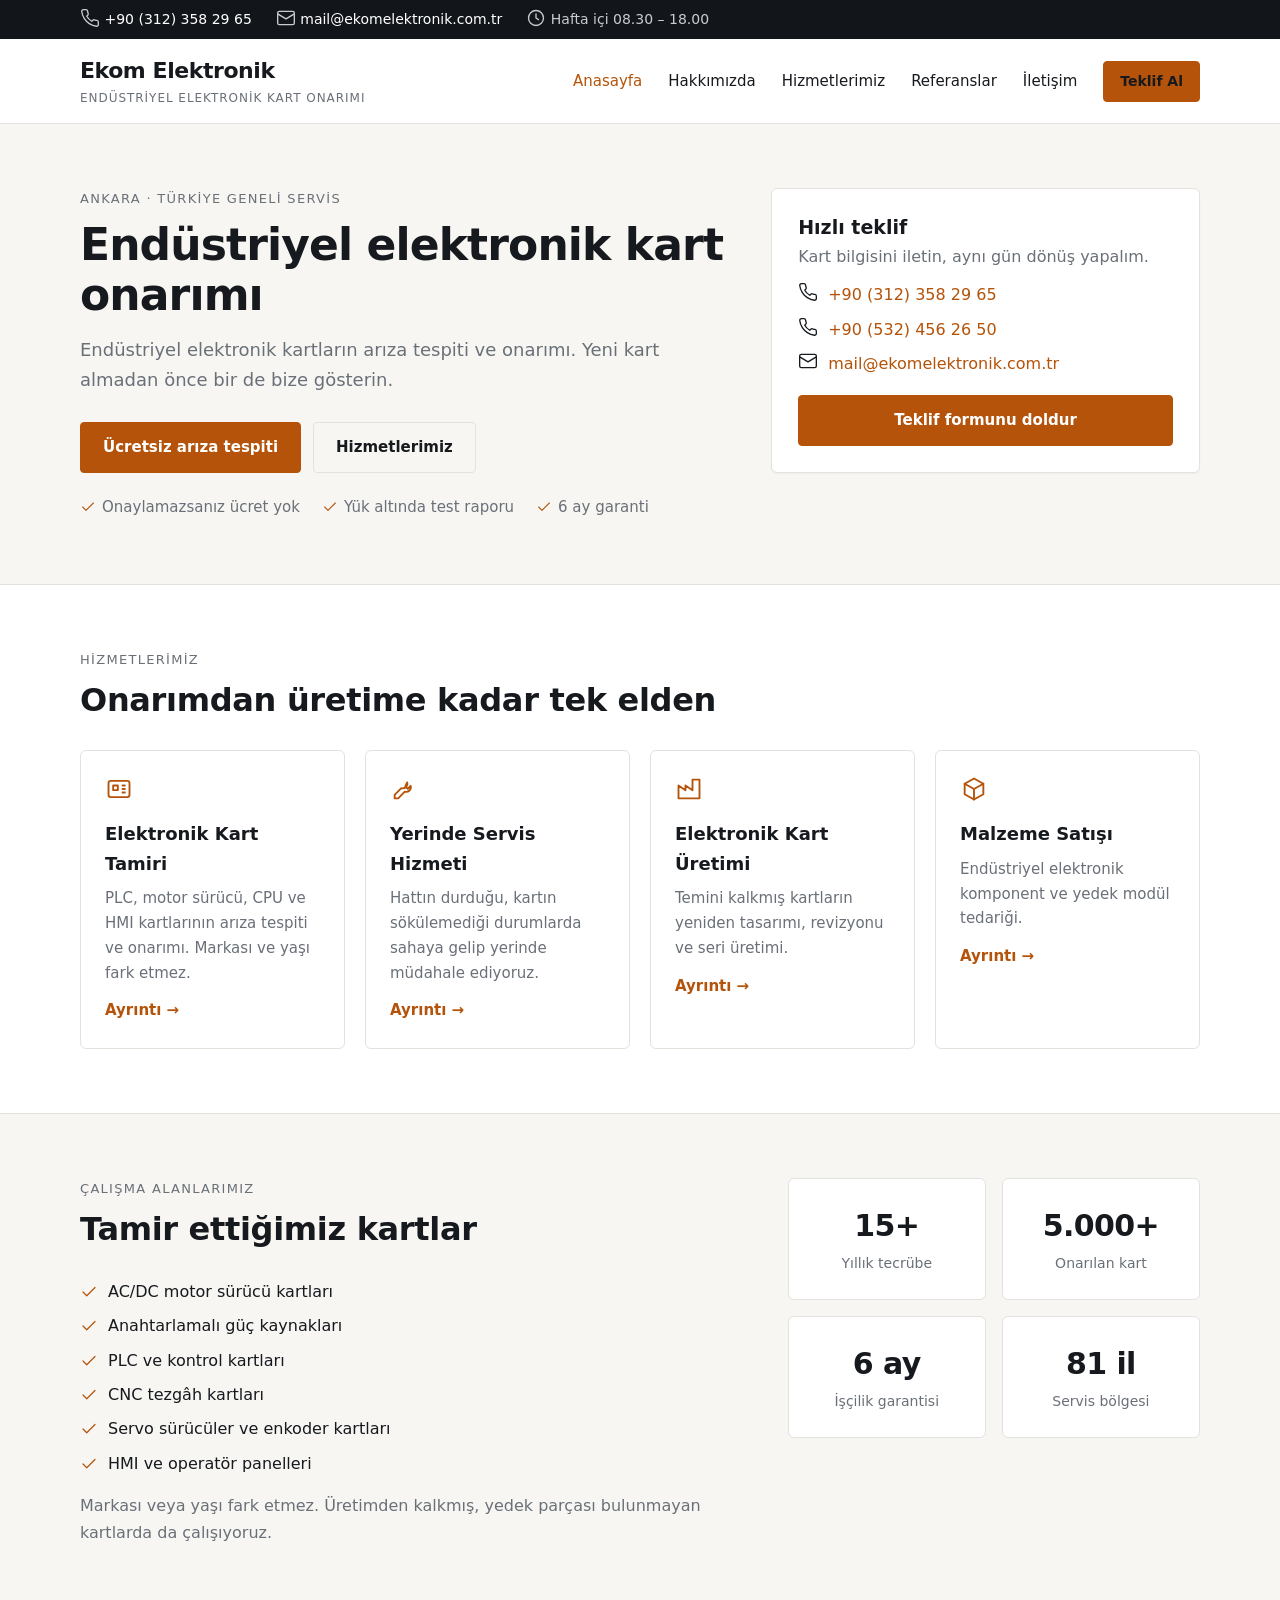
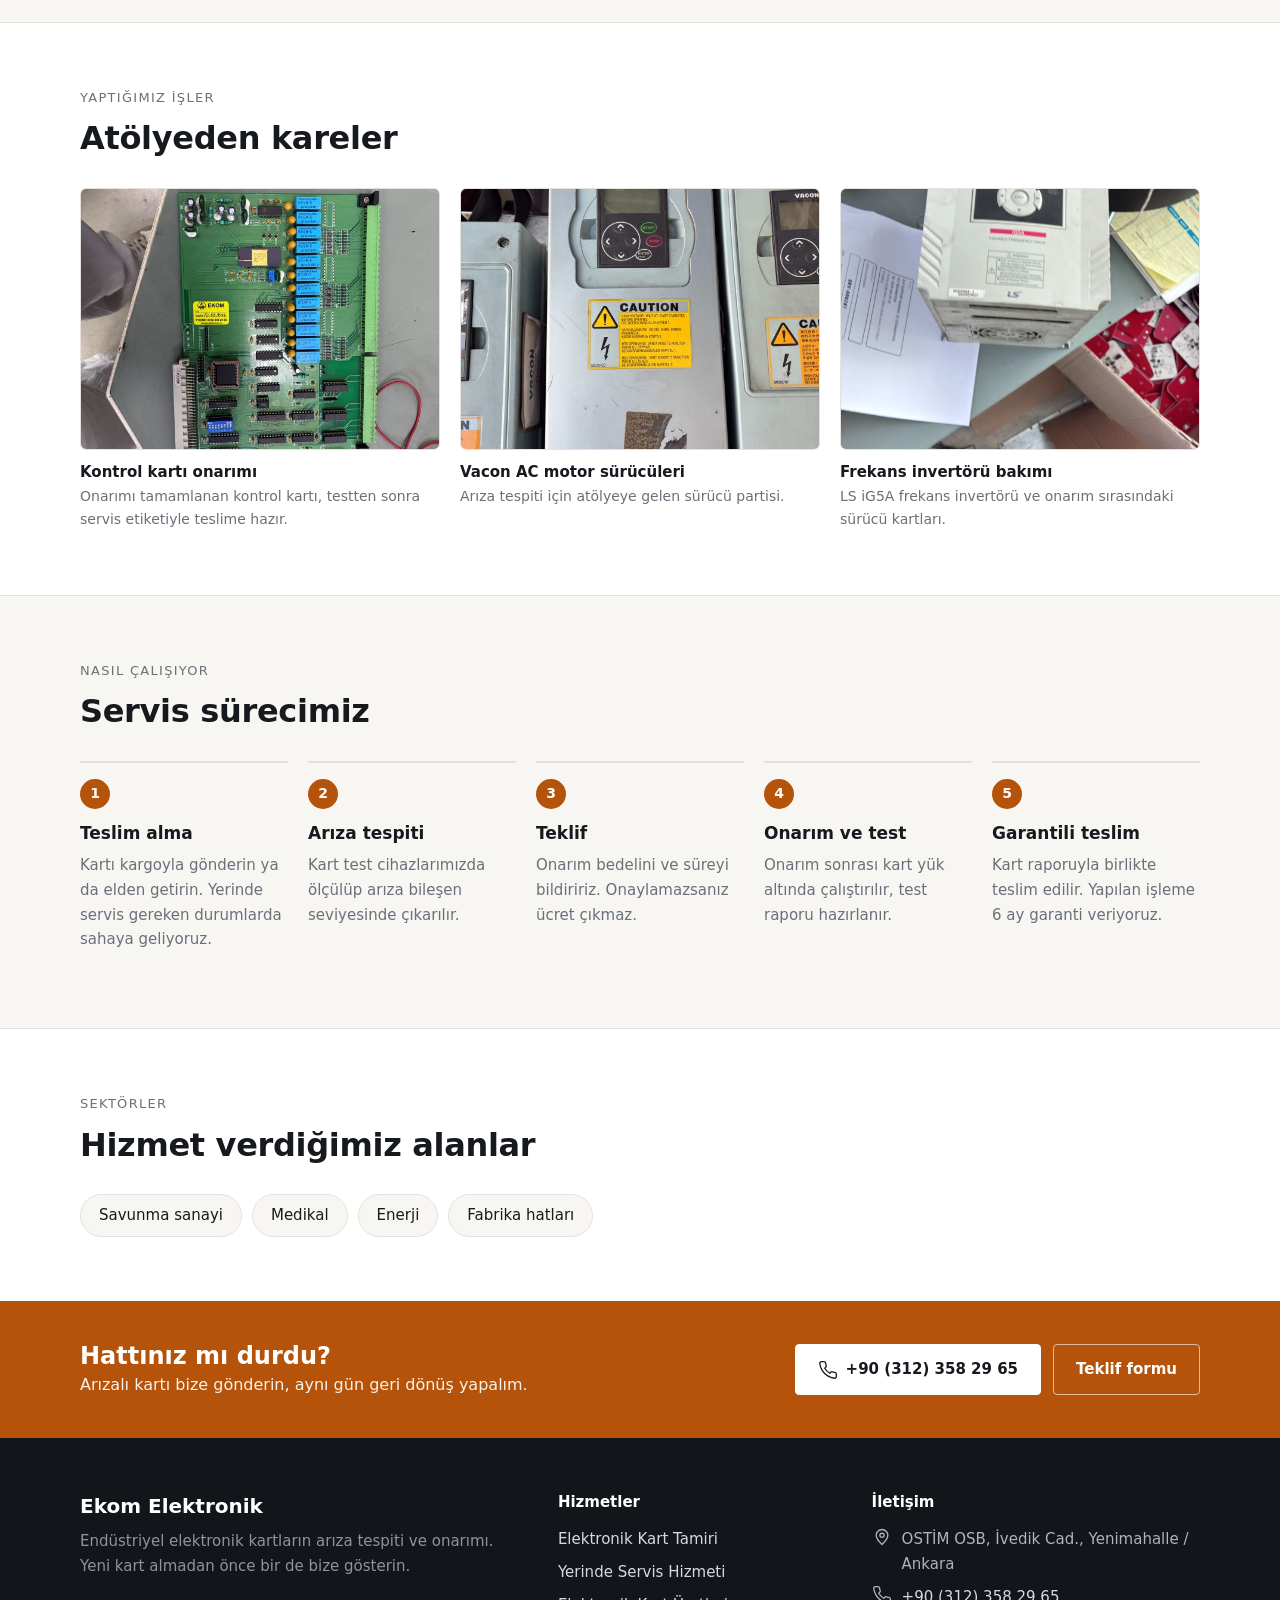
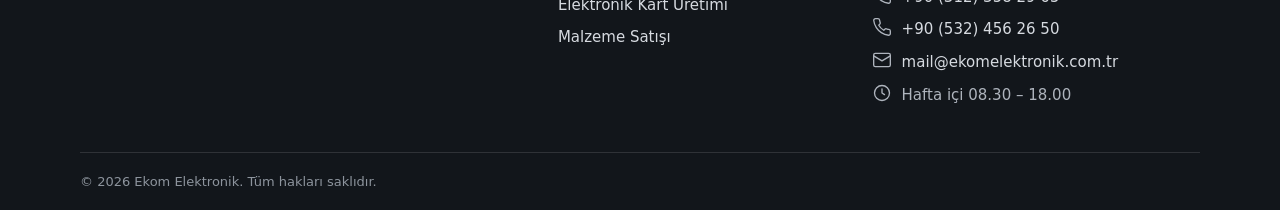
==== commit cadb8c60: "Add files via upload" ====
--- a/index.html
+++ b/index.html
@@ -248,13 +248,9 @@
     <h2 class="bolum-baslik">Hizmet verdiğimiz alanlar</h2>
     <ul class="etiket-liste">
               <li>Savunma sanayi</li>
-              <li>Otomotiv</li>
-              <li>Gıda ve içecek</li>
               <li>Medikal</li>
-              <li>Tekstil</li>
-              <li>Plastik ve kauçuk</li>
-              <li>Metal işleme ve CNC</li>
               <li>Enerji</li>
+              <li>Fabrika hatları</li>
           </ul>
   </div>
 </section>
